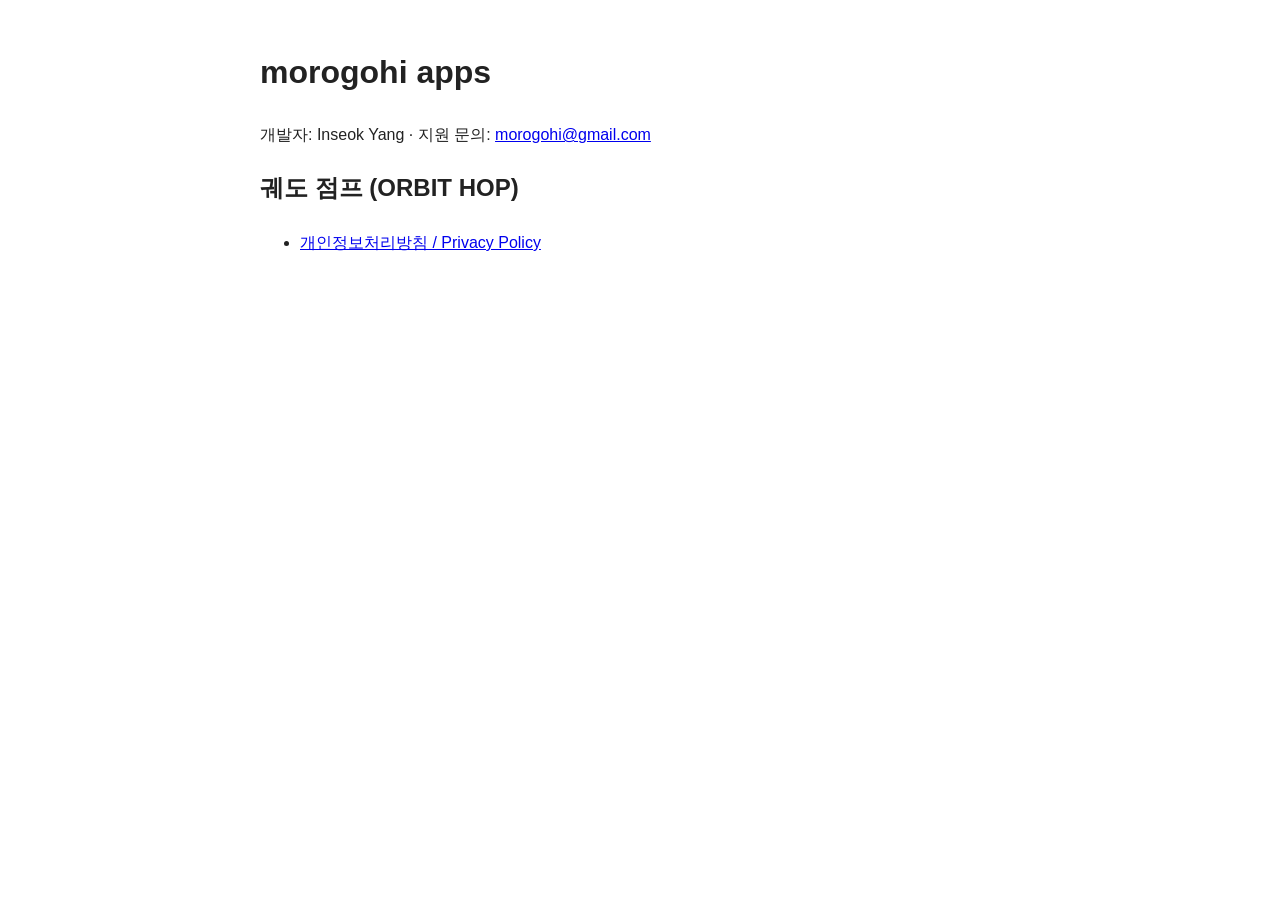
==== index.html @ abadbf05 "Add initial HTML structure for morogohi apps" ====
<!doctype html>
<html lang="ko"><head><meta charset="utf-8"><meta name="viewport" content="width=device-width, initial-scale=1">
<title>morogohi apps</title>
<style>body{font-family:-apple-system,"Noto Sans KR",sans-serif;max-width:760px;margin:0 auto;padding:24px 16px;line-height:1.7;background:#fff;color:#222}</style>
</head><body>
<h1>morogohi apps</h1>
<p>개발자: Inseok Yang · 지원 문의: <a href="mailto:morogohi@gmail.com">morogohi@gmail.com</a></p>
<h2>궤도 점프 (ORBIT HOP)</h2>
<ul><li><a href="orbithop/privacy-policy.html">개인정보처리방침 / Privacy Policy</a></li></ul>
</body></html>
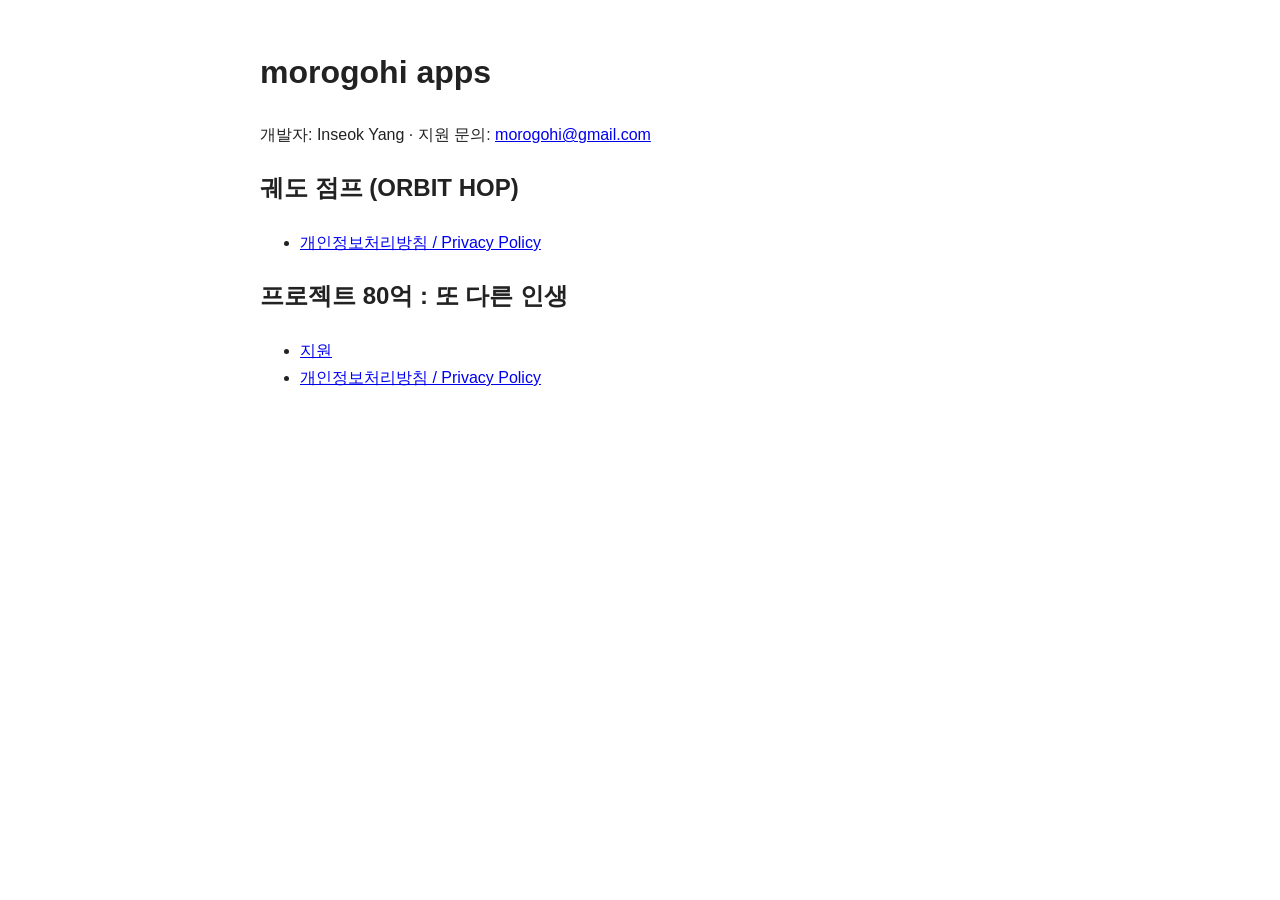
==== commit 16917f31: "프로젝트 80억 지원 페이지·개인정보처리방침 추가 Co-Authored-By: Claude Opus 5.5 <noreply@anthropic.com> Claude-Session: " ====
--- a/index.html
+++ b/index.html
@@ -7,4 +7,6 @@
 <p>개발자: Inseok Yang · 지원 문의: <a href="mailto:morogohi@gmail.com">morogohi@gmail.com</a></p>
 <h2>궤도 점프 (ORBIT HOP)</h2>
 <ul><li><a href="orbithop/privacy-policy.html">개인정보처리방침 / Privacy Policy</a></li></ul>
+<h2>프로젝트 80억 : 또 다른 인생</h2>
+<ul><li><a href="project8b/">지원</a></li><li><a href="project8b/privacy-policy.html">개인정보처리방침 / Privacy Policy</a></li></ul>
 </body></html>
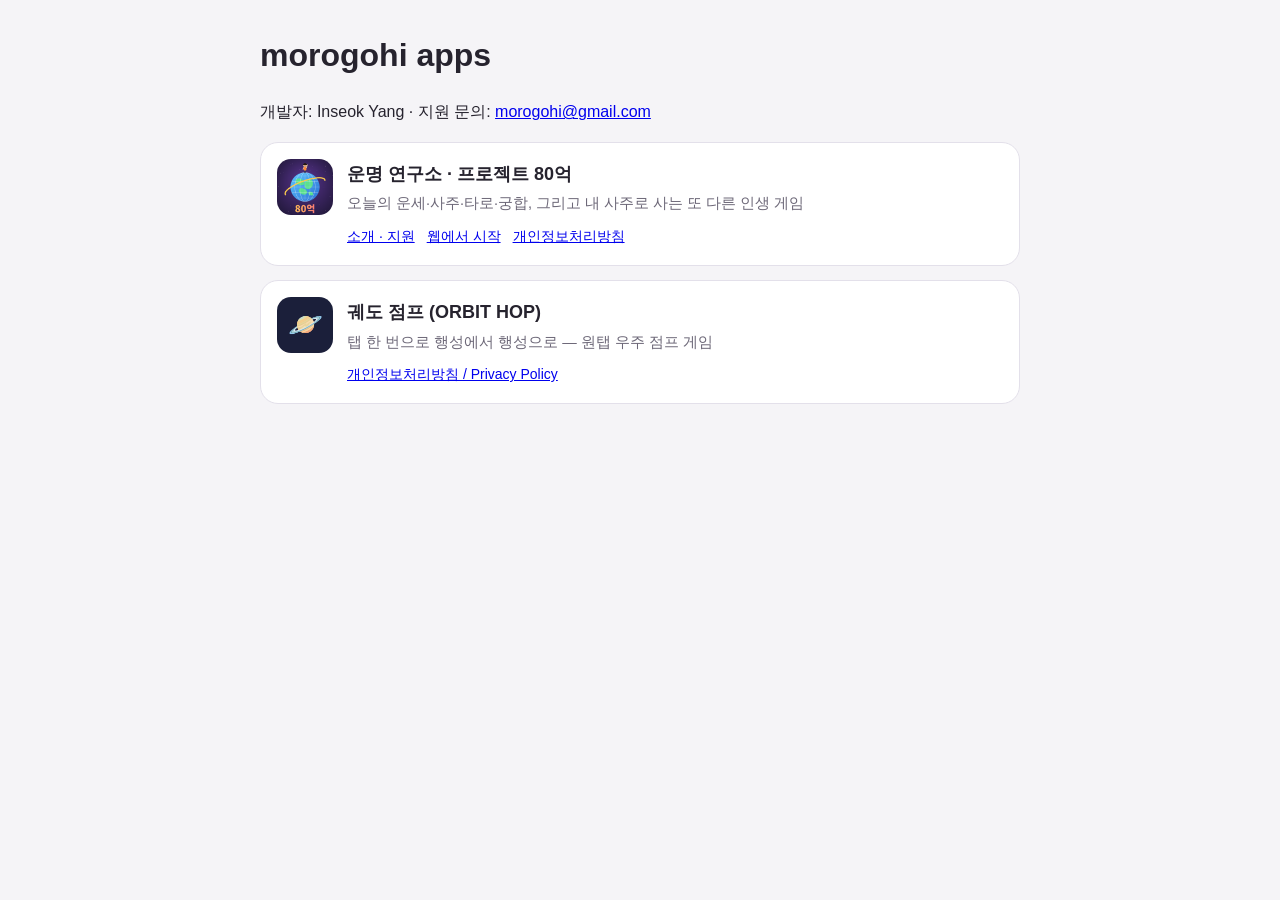
==== commit 48137e48: "프로젝트 80억·운명 연구소 소개 페이지(기능·인생 게임·화면·카르마 안내·개인정보·FAQ) + 앱 목록 정리 Co-Authored-By: Claude Opus 5.5 <norep" ====
--- a/index.html
+++ b/index.html
@@ -1,12 +1,16 @@
 <!doctype html>
 <html lang="ko"><head><meta charset="utf-8"><meta name="viewport" content="width=device-width, initial-scale=1">
 <title>morogohi apps</title>
-<style>body{font-family:-apple-system,"Noto Sans KR",sans-serif;max-width:760px;margin:0 auto;padding:24px 16px;line-height:1.7;background:#fff;color:#222}</style>
+<meta name="description" content="Inseok Yang이 만드는 모바일 앱·웹 서비스 모음">
+<style>body{font-family:-apple-system,"Apple SD Gothic Neo","Noto Sans KR",sans-serif;max-width:760px;margin:0 auto;padding:28px 18px;line-height:1.7;background:#f5f4f7;color:#26232e;word-break:keep-all}
+h1{margin:0 0 4px}.app{display:flex;gap:14px;align-items:flex-start;background:#fff;border:1px solid #e3e0ea;border-radius:18px;padding:16px;margin:14px 0}
+.app img{width:56px;height:56px;border-radius:14px;flex:none}.app h2{margin:0;font-size:18px}.app p{margin:2px 0 6px;color:#6d6878;font-size:14.5px}.app a{margin-right:12px;font-size:14px}
+@media (prefers-color-scheme:dark){body{background:#17151c;color:#ece9f2}.app{background:#211e28;border-color:#353040}.app p{color:#a39dad}a{color:#b9c8ff}}</style>
 </head><body>
 <h1>morogohi apps</h1>
 <p>개발자: Inseok Yang · 지원 문의: <a href="mailto:morogohi@gmail.com">morogohi@gmail.com</a></p>
-<h2>궤도 점프 (ORBIT HOP)</h2>
-<ul><li><a href="orbithop/privacy-policy.html">개인정보처리방침 / Privacy Policy</a></li></ul>
-<h2>프로젝트 80억 : 또 다른 인생</h2>
-<ul><li><a href="project8b/">지원</a></li><li><a href="project8b/privacy-policy.html">개인정보처리방침 / Privacy Policy</a></li></ul>
+<div class="app"><img src="project8b/img/icon-192.png" alt=""><div><h2>운명 연구소 · 프로젝트 80억</h2><p>오늘의 운세·사주·타로·궁합, 그리고 내 사주로 사는 또 다른 인생 게임</p>
+<a href="project8b/">소개 · 지원</a><a href="https://morogohi.github.io/fortune-lab/life/">웹에서 시작</a><a href="project8b/privacy-policy.html">개인정보처리방침</a></div></div>
+<div class="app"><div style="width:56px;height:56px;border-radius:14px;background:#1b1f3a;display:grid;place-items:center;font-size:28px;flex:none">🪐</div><div><h2>궤도 점프 (ORBIT HOP)</h2><p>탭 한 번으로 행성에서 행성으로 — 원탭 우주 점프 게임</p>
+<a href="orbithop/privacy-policy.html">개인정보처리방침 / Privacy Policy</a></div></div>
 </body></html>
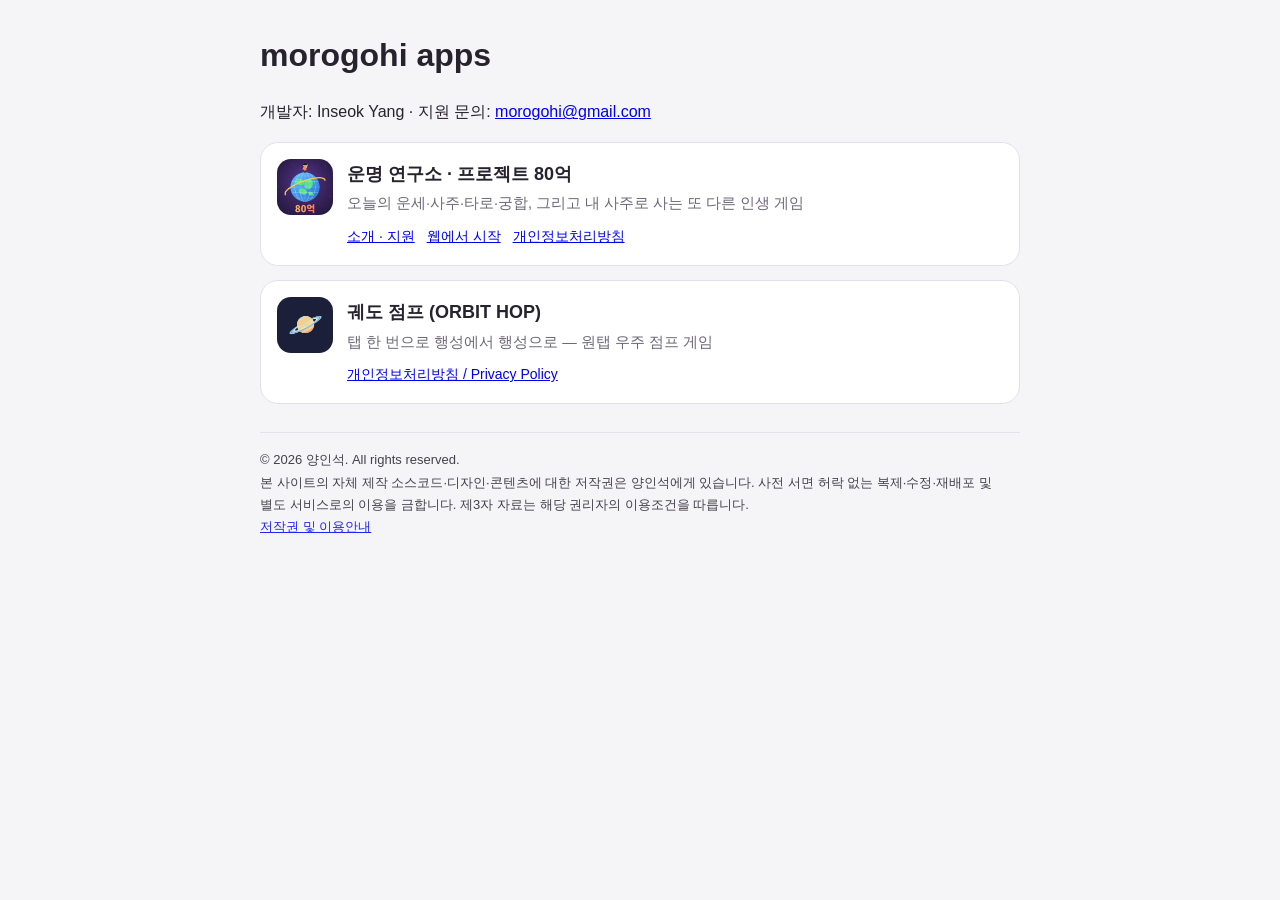
==== commit 26d22f42: "저작권 표시·이용안내 페이지 추가 - 앱 목록·프로젝트 80억 소개 페이지 하단에 © 2026 양인석 표시와 안내 링크 - copyright.html, LICENSE, README" ====
--- a/index.html
+++ b/index.html
@@ -13,4 +13,5 @@
 <a href="project8b/">소개 · 지원</a><a href="https://morogohi.github.io/fortune-lab/life/">웹에서 시작</a><a href="project8b/privacy-policy.html">개인정보처리방침</a></div></div>
 <div class="app"><div style="width:56px;height:56px;border-radius:14px;background:#1b1f3a;display:grid;place-items:center;font-size:28px;flex:none">🪐</div><div><h2>궤도 점프 (ORBIT HOP)</h2><p>탭 한 번으로 행성에서 행성으로 — 원탭 우주 점프 게임</p>
 <a href="orbithop/privacy-policy.html">개인정보처리방침 / Privacy Policy</a></div></div>
+<footer style="margin-top:28px;padding-top:16px;border-top:1px solid #e3e0ea;font-size:13px;line-height:1.7;opacity:.85;word-break:keep-all;overflow-wrap:anywhere"><p style="margin:0">© 2026 양인석. All rights reserved.<br>본 사이트의 자체 제작 소스코드·디자인·콘텐츠에 대한 저작권은 양인석에게 있습니다. 사전 서면 허락 없는 복제·수정·재배포 및 별도 서비스로의 이용을 금합니다. 제3자 자료는 해당 권리자의 이용조건을 따릅니다.<br><a href="copyright.html">저작권 및 이용안내</a></p></footer>
 </body></html>
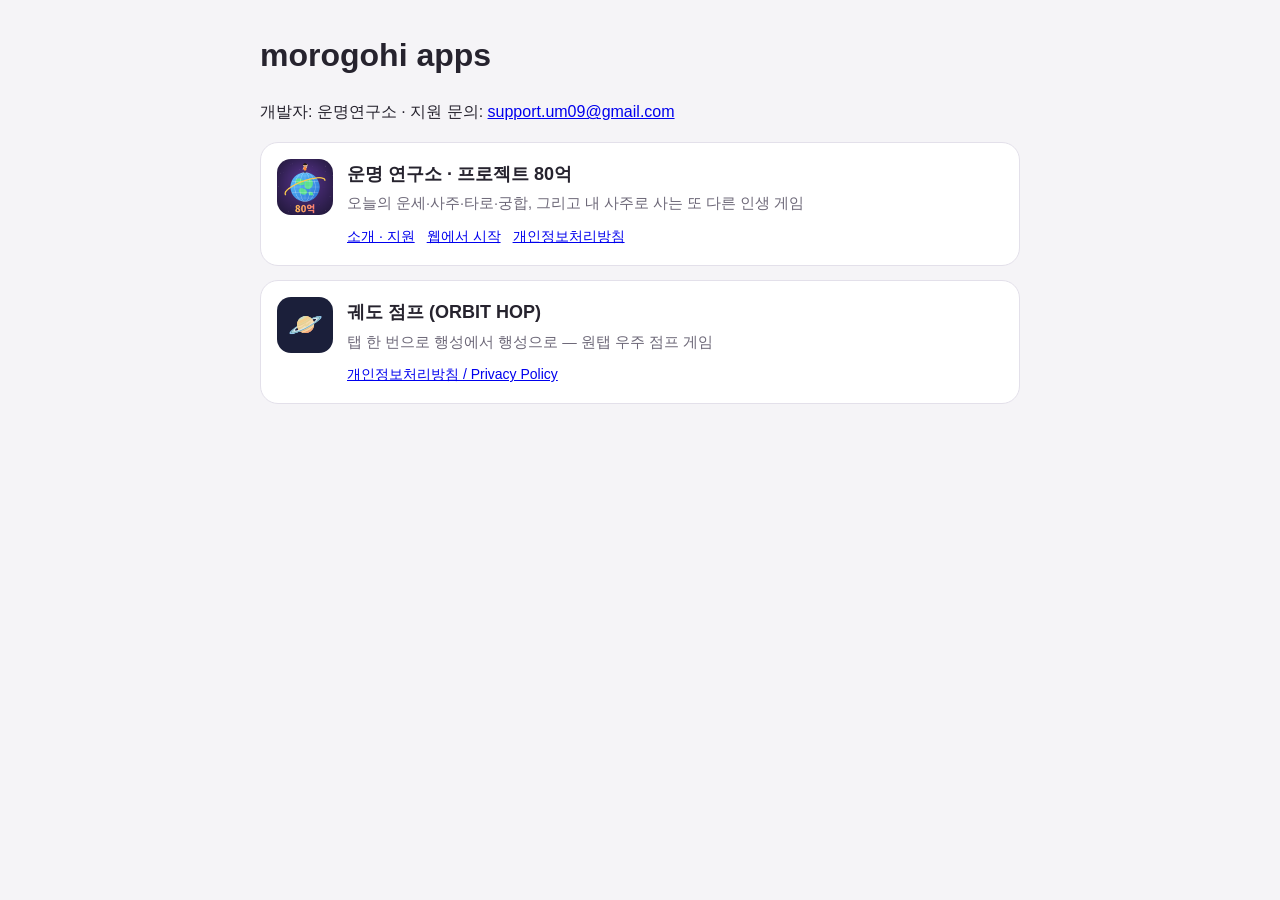
==== commit 32e33cb4: "개인정보 안내: 개발자명 운명연구소, 문의 support.um09@gmail.com" ====
--- a/index.html
+++ b/index.html
@@ -1,17 +1,16 @@
 <!doctype html>
 <html lang="ko"><head><meta charset="utf-8"><meta name="viewport" content="width=device-width, initial-scale=1">
 <title>morogohi apps</title>
-<meta name="description" content="Inseok Yang이 만드는 모바일 앱·웹 서비스 모음">
+<meta name="description" content="운명연구소가 만드는 모바일 앱·웹 서비스 모음">
 <style>body{font-family:-apple-system,"Apple SD Gothic Neo","Noto Sans KR",sans-serif;max-width:760px;margin:0 auto;padding:28px 18px;line-height:1.7;background:#f5f4f7;color:#26232e;word-break:keep-all}
 h1{margin:0 0 4px}.app{display:flex;gap:14px;align-items:flex-start;background:#fff;border:1px solid #e3e0ea;border-radius:18px;padding:16px;margin:14px 0}
 .app img{width:56px;height:56px;border-radius:14px;flex:none}.app h2{margin:0;font-size:18px}.app p{margin:2px 0 6px;color:#6d6878;font-size:14.5px}.app a{margin-right:12px;font-size:14px}
 @media (prefers-color-scheme:dark){body{background:#17151c;color:#ece9f2}.app{background:#211e28;border-color:#353040}.app p{color:#a39dad}a{color:#b9c8ff}}</style>
 </head><body>
 <h1>morogohi apps</h1>
-<p>개발자: Inseok Yang · 지원 문의: <a href="mailto:morogohi@gmail.com">morogohi@gmail.com</a></p>
+<p>개발자: 운명연구소 · 지원 문의: <a href="mailto:support.um09@gmail.com">support.um09@gmail.com</a></p>
 <div class="app"><img src="project8b/img/icon-192.png" alt=""><div><h2>운명 연구소 · 프로젝트 80억</h2><p>오늘의 운세·사주·타로·궁합, 그리고 내 사주로 사는 또 다른 인생 게임</p>
 <a href="project8b/">소개 · 지원</a><a href="https://morogohi.github.io/fortune-lab/life/">웹에서 시작</a><a href="project8b/privacy-policy.html">개인정보처리방침</a></div></div>
 <div class="app"><div style="width:56px;height:56px;border-radius:14px;background:#1b1f3a;display:grid;place-items:center;font-size:28px;flex:none">🪐</div><div><h2>궤도 점프 (ORBIT HOP)</h2><p>탭 한 번으로 행성에서 행성으로 — 원탭 우주 점프 게임</p>
 <a href="orbithop/privacy-policy.html">개인정보처리방침 / Privacy Policy</a></div></div>
-<footer style="margin-top:28px;padding-top:16px;border-top:1px solid #e3e0ea;font-size:13px;line-height:1.7;opacity:.85;word-break:keep-all;overflow-wrap:anywhere"><p style="margin:0">© 2026 양인석. All rights reserved.<br>본 사이트의 자체 제작 소스코드·디자인·콘텐츠에 대한 저작권은 양인석에게 있습니다. 사전 서면 허락 없는 복제·수정·재배포 및 별도 서비스로의 이용을 금합니다. 제3자 자료는 해당 권리자의 이용조건을 따릅니다.<br><a href="copyright.html">저작권 및 이용안내</a></p></footer>
 </body></html>
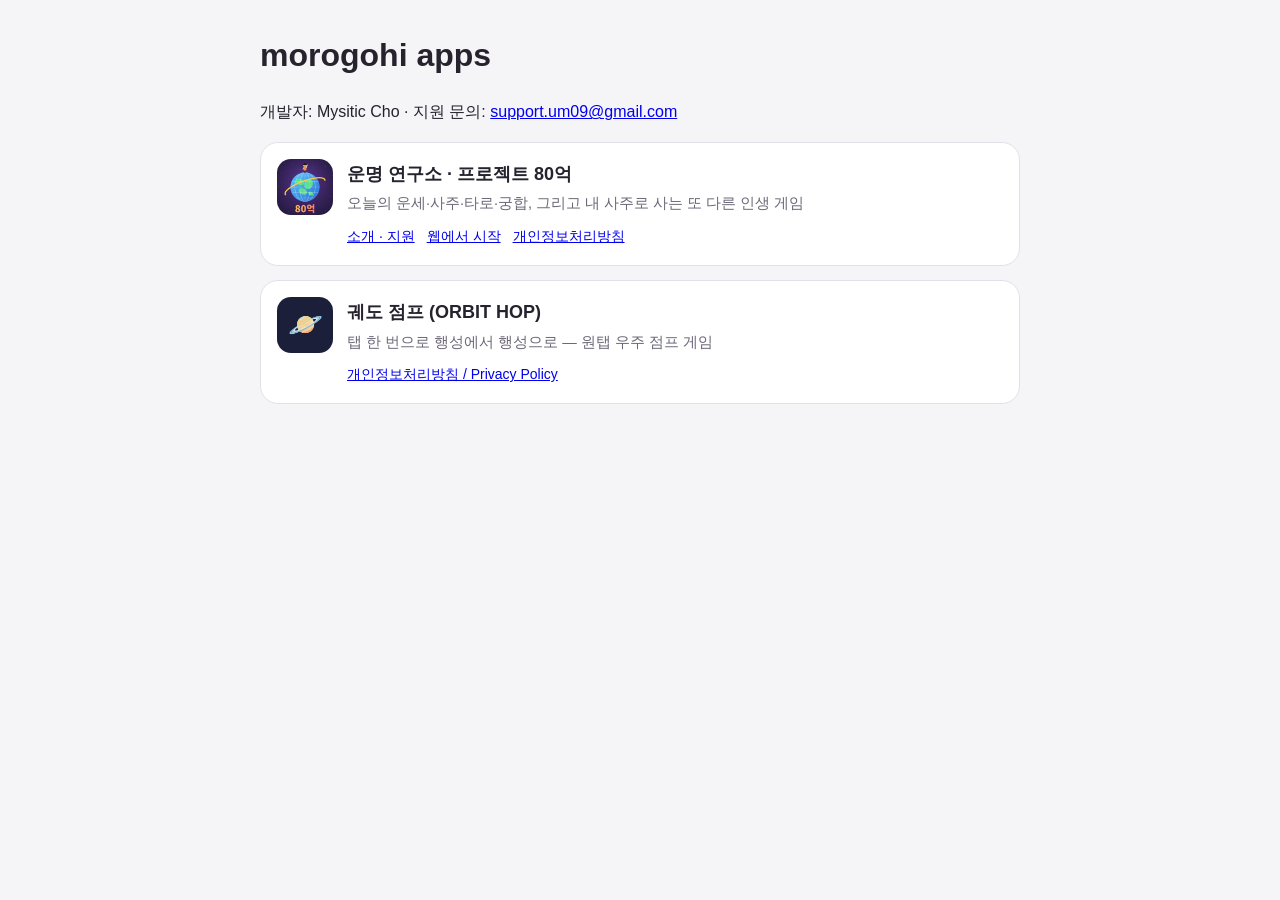
==== commit 4d14f618: "개인정보 안내: 개발자명 Mysitic Cho, 문의 support.um09@gmail.com Co-Authored-By: Claude Opus 5.5 <noreply@anthro" ====
--- a/index.html
+++ b/index.html
@@ -1,14 +1,14 @@
 <!doctype html>
 <html lang="ko"><head><meta charset="utf-8"><meta name="viewport" content="width=device-width, initial-scale=1">
 <title>morogohi apps</title>
-<meta name="description" content="운명연구소가 만드는 모바일 앱·웹 서비스 모음">
+<meta name="description" content="Mysitic Cho가 만드는 모바일 앱·웹 서비스 모음">
 <style>body{font-family:-apple-system,"Apple SD Gothic Neo","Noto Sans KR",sans-serif;max-width:760px;margin:0 auto;padding:28px 18px;line-height:1.7;background:#f5f4f7;color:#26232e;word-break:keep-all}
 h1{margin:0 0 4px}.app{display:flex;gap:14px;align-items:flex-start;background:#fff;border:1px solid #e3e0ea;border-radius:18px;padding:16px;margin:14px 0}
 .app img{width:56px;height:56px;border-radius:14px;flex:none}.app h2{margin:0;font-size:18px}.app p{margin:2px 0 6px;color:#6d6878;font-size:14.5px}.app a{margin-right:12px;font-size:14px}
 @media (prefers-color-scheme:dark){body{background:#17151c;color:#ece9f2}.app{background:#211e28;border-color:#353040}.app p{color:#a39dad}a{color:#b9c8ff}}</style>
 </head><body>
 <h1>morogohi apps</h1>
-<p>개발자: 운명연구소 · 지원 문의: <a href="mailto:support.um09@gmail.com">support.um09@gmail.com</a></p>
+<p>개발자: Mysitic Cho · 지원 문의: <a href="mailto:support.um09@gmail.com">support.um09@gmail.com</a></p>
 <div class="app"><img src="project8b/img/icon-192.png" alt=""><div><h2>운명 연구소 · 프로젝트 80억</h2><p>오늘의 운세·사주·타로·궁합, 그리고 내 사주로 사는 또 다른 인생 게임</p>
 <a href="project8b/">소개 · 지원</a><a href="https://morogohi.github.io/fortune-lab/life/">웹에서 시작</a><a href="project8b/privacy-policy.html">개인정보처리방침</a></div></div>
 <div class="app"><div style="width:56px;height:56px;border-radius:14px;background:#1b1f3a;display:grid;place-items:center;font-size:28px;flex:none">🪐</div><div><h2>궤도 점프 (ORBIT HOP)</h2><p>탭 한 번으로 행성에서 행성으로 — 원탭 우주 점프 게임</p>
